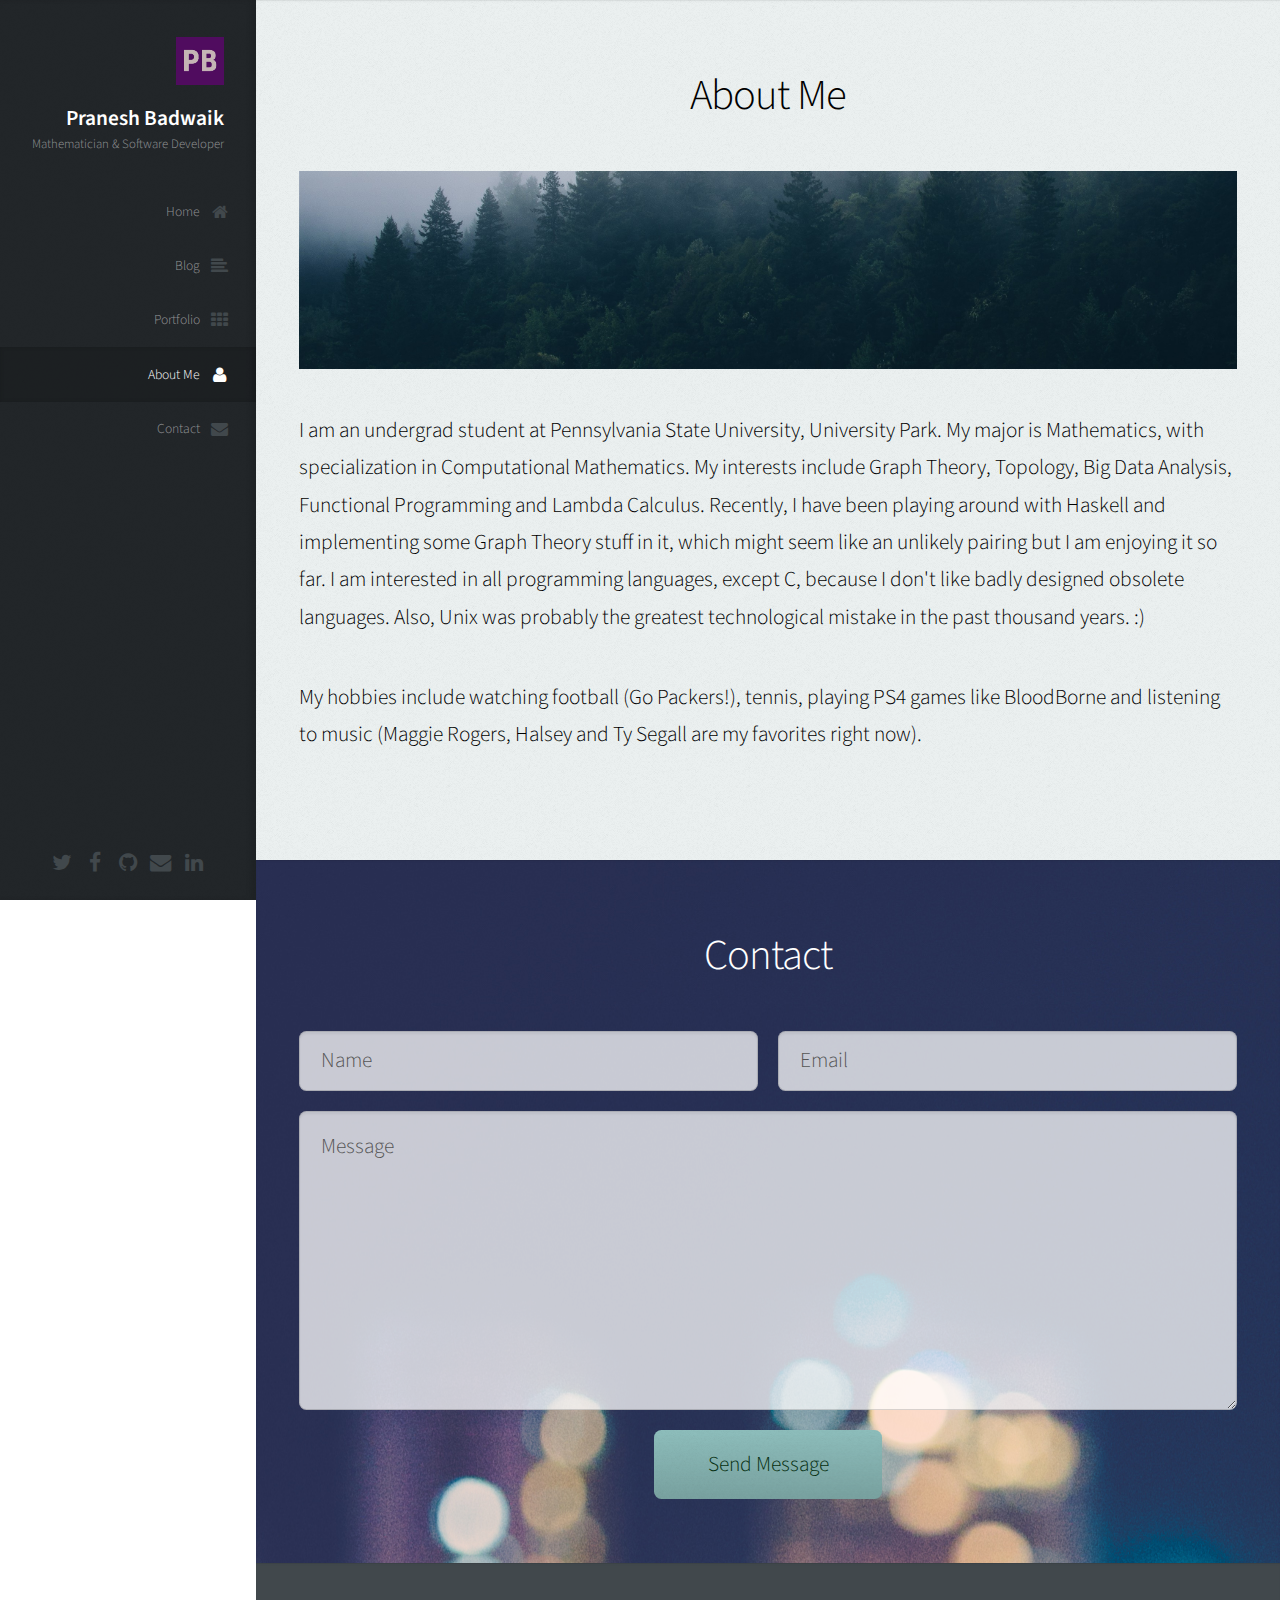
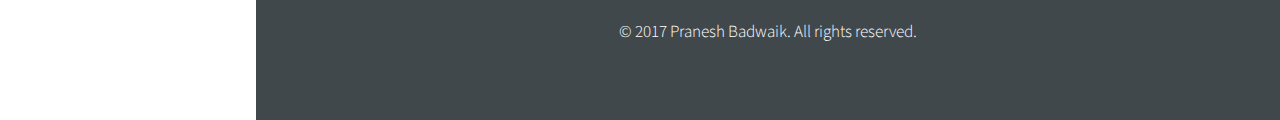
==== about.html @ f750c0b1 "1" ====
<!DOCTYPE HTML>
<!--
	Prologue by HTML5 UP
	html5up.net | @ajlkn
	Free for personal and commercial use under the CCA 3.0 license (html5up.net/license)
-->
<html>

<head>

    <link rel="apple-touch-icon" sizes="76x76" href="/apple-touch-icon.png">
    <link rel="icon" type="image/png" href="/favicon-32x32.png" sizes="32x32">
    <link rel="icon" type="image/png" href="/favicon-16x16.png" sizes="16x16">
    <link rel="manifest" href="/manifest.json">
    <link rel="mask-icon" href="/safari-pinned-tab.svg" color="#5bbad5">
    <meta name="theme-color" content="#ffffff">

    <title>Pranesh Badwaik</title>
    <meta charset="utf-8" />
    <meta name="viewport" content="width=device-width, initial-scale=1" />
    <!--[if lte IE 8]><script src="assets/js/ie/html5shiv.js"></script><![endif]-->
    <link rel="stylesheet" href="assets/css/main.css" />
    <!--[if lte IE 8]><link rel="stylesheet" href="assets/css/ie8.css" /><![endif]-->
    <!--[if lte IE 9]><link rel="stylesheet" href="assets/css/ie9.css" /><![endif]-->
</head>

<body>

    <!-- Header -->
    <div id="header">

        <div class="about">

            <!-- Logo -->
            <div id="logo">
                <span class="image avatar48"><img src="images/avatar.jpg" alt="" /></span>
                <h1 id="title">Pranesh Badwaik</h1>
                <p>Mathematician &amp Software Developer</p>
            </div>

            <!-- Nav -->
            <nav id="nav">
                <!--

								Prologue's nav expects links in one of two formats:

								1. Hash link (scrolls to a different section within the page)

								   <li><a href="#foobar" id="foobar-link" class="icon fa-whatever-icon-you-want skel-layers-ignoreHref"><span class="label">Foobar</span></a></li>

								2. Standard link (sends the user to another page/site)

								   <li><a href="http://foobar.tld" id="foobar-link" class="icon fa-whatever-icon-you-want"><span class="label">Foobar</span></a></li>

							-->
                <ul>
                    <li><a href="index.html" id="top-link" class="skel-layers-ignoreHref"><span class="icon fa-home">Home</span></a></li>
                    <li><a href="blog.html#blog" id="blog-link" class="skel-layers-ignoreHref"><span class="icon fa-align-left">Blog</span></a></li>
                    <li><a href="portfolio.html#portfolio" id="portfolio-link" class="skel-layers-ignoreHref"><span class="icon fa-th">Portfolio</span></a></li>
                    <li><a href="#about" id="about-link" class="skel-layers-ignoreHref"><span class="icon fa-user">About Me</span></a></li>
                    <li><a href="#contact" id="contact-link" class="skel-layers-ignoreHref"><span class="icon fa-envelope">Contact</span></a></li>
                </ul>
            </nav>

        </div>

        <div class="bottom">

            <!-- Social Icons -->
            <ul class="icons">
                <li><a href="https://twitter.com/Lilac_Sky_42" class="icon fa-twitter"><span class="label">Twitter</span></a></li>
                <li><a href="https://www.facebook.com/pranesh007" class="icon fa-facebook"><span class="label">Facebook</span></a></li>
                <li><a href="https://github.com/pranesh-badwaik" class="icon fa-github"><span class="label">Github</span></a></li>
                <li><a href="mailto:badwaik.pranesh@gmail.com" class="icon fa-envelope"><span class="label">Email</span></a></li>
                <li><a href="https://www.linkedin.com/in/praneshbadwaik" class="icon fa-linkedin"><span class="label">LinkedIn</span></a></li>
            </ul>

        </div>

    </div>

    <!-- Main -->
    <div id="main">

        <!-- Intro -->
        <!--
					<section id="top" class="one dark cover">
						<div class="container">

							<header>
								<h2 class="alt"><strong>Hi! I'm Pranesh, Welcome to my personal website.</strong></h2>
							</header>

							<footer>
								<a href="#about" class="button scrolly">About Me.</a>
							</footer>

						</div>
					</section>
                -->

        <!-- About Me -->
        <section id="about" class="three">
            <div class="container">

                <header>
                    <h2>About Me</h2>
                </header>

                <a href="#" class="image featured"><img src="images/about.jpg" alt="" /></a>

                <p align="left" style="color:black;"><strong><b>I am an undergrad student at Pennsylvania State University, University Park. My major is Mathematics, with specialization in Computational Mathematics. My interests include Graph Theory, Topology, Big Data Analysis, Functional Programming and Lambda Calculus. Recently, I have been playing around with Haskell and implementing some Graph Theory stuff in it, which might seem like an unlikely pairing but I am enjoying it so far. I am interested in all programming languages, except C, because I don't like badly designed obsolete languages. Also, Unix was probably the greatest technological mistake in the past thousand years. :)</b></strong></p>

<p align="left" style="color:black;"><strong><b> My hobbies include watching football (Go Packers!), tennis, playing PS4 games like BloodBorne and listening to music (Maggie Rogers, Halsey and Ty Segall are my favorites right now).</b></strong></p>


</div>
</section>

<!-- Contact -->
<section id="contact" class="four">
    <div class="container">

        <header>
            <h2 style="color:#ffffff;">Contact</h2>
</header>

<form method="post" action="https://formspree.io/badwaik.pranesh@gmail.com">
    <div class="row">
        <div class="6u 12u$(mobile)"><input type="text" name="name" placeholder="Name" /></div>
        <div class="6u$ 12u$(mobile)"><input type="text" name="email" placeholder="Email" /></div>
        <div class="12u$">
            <textarea name="message" placeholder="Message"></textarea>
        </div>
        <div class="12u$">
            <input type="submit" value="Send Message" />
        </div>
    </div>
</form>

</div>
</section>

</div>

<!-- Footer -->
<div id="footer">

    <!-- Copyright -->
    <ul class="copyright">
        <li>
            <strong style="color:#ffffff;">&copy; 2017 Pranesh Badwaik. All rights reserved.</strong>
</li>
</ul>

</div>

<!-- Scripts -->
<script src="assets/js/jquery.min.js"></script>
<script src="assets/js/jquery.scrolly.min.js"></script>
<script src="assets/js/jquery.scrollzer.min.js"></script>
<script src="assets/js/skel.min.js"></script>
<script src="assets/js/util.js"></script>
<!--[if lte IE 8]><script src="assets/js/ie/respond.min.js"></script><![endif]-->
<script src="assets/js/main.js"></script>

</body>

</html>
---- assets/css/main.css ----
@import url("font-awesome.min.css");
@import url("https://fonts.googleapis.com/css?family=Source+Sans+Pro:300,300italic,400,600");

/*
	Prologue by HTML5 UP
	html5up.net | @ajlkn
	Free for personal and commercial use under the CCA 3.0 license (html5up.net/license)
*/

/* Reset */

	html, body, div, span, applet, object, iframe, h1, h2, h3, h4, h5, h6, p, blockquote, pre, a, abbr, acronym, address, big, cite, code, del, dfn, em, img, ins, kbd, q, s, samp, small, strike, strong, sub, sup, tt, var, b, u, i, center, dl, dt, dd, ol, ul, li, fieldset, form, label, legend, table, caption, tbody, tfoot, thead, tr, th, td, article, aside, canvas, details, embed, figure, figcaption, footer, header, hgroup, menu, nav, output, ruby, section, summary, time, mark, audio, video {
		margin: 0;
		padding: 0;
		border: 0;
		font-size: 100%;
		font: inherit;
		vertical-align: baseline;
	}

	article, aside, details, figcaption, figure, footer, header, hgroup, menu, nav, section {
		display: block;
	}

	body {
		line-height: 1;
	}

	ol, ul {
		list-style: none;
	}

	blockquote, q {
		quotes: none;
	}

	blockquote:before, blockquote:after, q:before, q:after {
		content: '';
		content: none;
	}

	table {
		border-collapse: collapse;
		border-spacing: 0;
	}

	body {
		-webkit-text-size-adjust: none;
	}

/* Box Model */

	*, *:before, *:after {
		-moz-box-sizing: border-box;
		-webkit-box-sizing: border-box;
		box-sizing: border-box;
	}

/* Containers */

	.container {
		margin-left: auto;
		margin-right: auto;
	}

	.container.\31 25\25 {
		width: 100%;
		max-width: 1750px;
		min-width: 1400px;
	}

	.container.\37 5\25 {
		width: 1050px;
	}

	.container.\35 0\25 {
		width: 700px;
	}

	.container.\32 5\25 {
		width: 350px;
	}

	.container {
		width: 1400px;
	}

	@media screen and (min-width: 961px) and (max-width: 1880px) {

		.container.\31 25\25 {
			width: 100%;
			max-width: 1500px;
			min-width: 1200px;
		}

		.container.\37 5\25 {
			width: 900px;
		}

		.container.\35 0\25 {
			width: 600px;
		}

		.container.\32 5\25 {
			width: 300px;
		}

		.container {
			width: 1200px;
		}

	}

	@media screen and (min-width: 961px) and (max-width: 1620px) {

		.container.\31 25\25 {
			width: 100%;
			max-width: 1200px;
			min-width: 960px;
		}

		.container.\37 5\25 {
			width: 720px;
		}

		.container.\35 0\25 {
			width: 480px;
		}

		.container.\32 5\25 {
			width: 240px;
		}

		.container {
			width: 960px;
		}

	}

	@media screen and (min-width: 961px) and (max-width: 1320px) {

		.container.\31 25\25 {
			width: 100%;
			max-width: 125%;
			min-width: 100%;
		}

		.container.\37 5\25 {
			width: 75%;
		}

		.container.\35 0\25 {
			width: 50%;
		}

		.container.\32 5\25 {
			width: 25%;
		}

		.container {
			width: 100%;
		}

	}

	@media screen and (max-width: 960px) {

		.container.\31 25\25 {
			width: 100%;
			max-width: 125%;
			min-width: 100%;
		}

		.container.\37 5\25 {
			width: 75%;
		}

		.container.\35 0\25 {
			width: 50%;
		}

		.container.\32 5\25 {
			width: 25%;
		}

		.container {
			width: 100%;
		}

	}

	@media screen and (max-width: 736px) {

		.container.\31 25\25 {
			width: 100%;
			max-width: 125%;
			min-width: 100%;
		}

		.container.\37 5\25 {
			width: 75%;
		}

		.container.\35 0\25 {
			width: 50%;
		}

		.container.\32 5\25 {
			width: 25%;
		}

		.container {
			width: 100% !important;
		}

	}

/* Grid */

	.row {
		border-bottom: solid 1px transparent;
		-moz-box-sizing: border-box;
		-webkit-box-sizing: border-box;
		box-sizing: border-box;
	}

	.row > * {
		float: left;
		-moz-box-sizing: border-box;
		-webkit-box-sizing: border-box;
		box-sizing: border-box;
	}

	.row:after, .row:before {
		content: '';
		display: block;
		clear: both;
		height: 0;
	}

	.row.uniform > * > :first-child {
		margin-top: 0;
	}

	.row.uniform > * > :last-child {
		margin-bottom: 0;
	}

	.row.\30 \25 > * {
		padding: 0px 0 0 0px;
	}

	.row.\30 \25 {
		margin: 0px 0 -1px 0px;
	}

	.row.uniform.\30 \25 > * {
		padding: 0px 0 0 0px;
	}

	.row.uniform.\30 \25 {
		margin: 0px 0 -1px 0px;
	}

	.row > * {
		padding: 40px 0 0 40px;
	}

	.row {
		margin: -40px 0 -1px -40px;
	}

	.row.uniform > * {
		padding: 40px 0 0 40px;
	}

	.row.uniform {
		margin: -40px 0 -1px -40px;
	}

	.row.\32 00\25 > * {
		padding: 80px 0 0 80px;
	}

	.row.\32 00\25 {
		margin: -80px 0 -1px -80px;
	}

	.row.uniform.\32 00\25 > * {
		padding: 80px 0 0 80px;
	}

	.row.uniform.\32 00\25 {
		margin: -80px 0 -1px -80px;
	}

	.row.\31 50\25 > * {
		padding: 60px 0 0 60px;
	}

	.row.\31 50\25 {
		margin: -60px 0 -1px -60px;
	}

	.row.uniform.\31 50\25 > * {
		padding: 60px 0 0 60px;
	}

	.row.uniform.\31 50\25 {
		margin: -60px 0 -1px -60px;
	}

	.row.\35 0\25 > * {
		padding: 20px 0 0 20px;
	}

	.row.\35 0\25 {
		margin: -20px 0 -1px -20px;
	}

	.row.uniform.\35 0\25 > * {
		padding: 20px 0 0 20px;
	}

	.row.uniform.\35 0\25 {
		margin: -20px 0 -1px -20px;
	}

	.row.\32 5\25 > * {
		padding: 10px 0 0 10px;
	}

	.row.\32 5\25 {
		margin: -10px 0 -1px -10px;
	}

	.row.uniform.\32 5\25 > * {
		padding: 10px 0 0 10px;
	}

	.row.uniform.\32 5\25 {
		margin: -10px 0 -1px -10px;
	}

	.\31 2u, .\31 2u\24 {
		width: 100%;
		clear: none;
		margin-left: 0;
	}

	.\31 1u, .\31 1u\24 {
		width: 91.6666666667%;
		clear: none;
		margin-left: 0;
	}

	.\31 0u, .\31 0u\24 {
		width: 83.3333333333%;
		clear: none;
		margin-left: 0;
	}

	.\39 u, .\39 u\24 {
		width: 75%;
		clear: none;
		margin-left: 0;
	}

	.\38 u, .\38 u\24 {
		width: 66.6666666667%;
		clear: none;
		margin-left: 0;
	}

	.\37 u, .\37 u\24 {
		width: 58.3333333333%;
		clear: none;
		margin-left: 0;
	}

	.\36 u, .\36 u\24 {
		width: 50%;
		clear: none;
		margin-left: 0;
	}

	.\35 u, .\35 u\24 {
		width: 41.6666666667%;
		clear: none;
		margin-left: 0;
	}

	.\34 u, .\34 u\24 {
		width: 33.3333333333%;
		clear: none;
		margin-left: 0;
	}

	.\33 u, .\33 u\24 {
		width: 25%;
		clear: none;
		margin-left: 0;
	}

	.\32 u, .\32 u\24 {
		width: 16.6666666667%;
		clear: none;
		margin-left: 0;
	}

	.\31 u, .\31 u\24 {
		width: 8.3333333333%;
		clear: none;
		margin-left: 0;
	}

	.\31 2u\24 + *,
	.\31 1u\24 + *,
	.\31 0u\24 + *,
	.\39 u\24 + *,
	.\38 u\24 + *,
	.\37 u\24 + *,
	.\36 u\24 + *,
	.\35 u\24 + *,
	.\34 u\24 + *,
	.\33 u\24 + *,
	.\32 u\24 + *,
	.\31 u\24 + * {
		clear: left;
	}

	.\-11u {
		margin-left: 91.66667%;
	}

	.\-10u {
		margin-left: 83.33333%;
	}

	.\-9u {
		margin-left: 75%;
	}

	.\-8u {
		margin-left: 66.66667%;
	}

	.\-7u {
		margin-left: 58.33333%;
	}

	.\-6u {
		margin-left: 50%;
	}

	.\-5u {
		margin-left: 41.66667%;
	}

	.\-4u {
		margin-left: 33.33333%;
	}

	.\-3u {
		margin-left: 25%;
	}

	.\-2u {
		margin-left: 16.66667%;
	}

	.\-1u {
		margin-left: 8.33333%;
	}

	@media screen and (min-width: 961px) and (max-width: 1880px) {

		.row > * {
			padding: 40px 0 0 40px;
		}

		.row {
			margin: -40px 0 -1px -40px;
		}

		.row.uniform > * {
			padding: 40px 0 0 40px;
		}

		.row.uniform {
			margin: -40px 0 -1px -40px;
		}

		.row.\32 00\25 > * {
			padding: 80px 0 0 80px;
		}

		.row.\32 00\25 {
			margin: -80px 0 -1px -80px;
		}

		.row.uniform.\32 00\25 > * {
			padding: 80px 0 0 80px;
		}

		.row.uniform.\32 00\25 {
			margin: -80px 0 -1px -80px;
		}

		.row.\31 50\25 > * {
			padding: 60px 0 0 60px;
		}

		.row.\31 50\25 {
			margin: -60px 0 -1px -60px;
		}

		.row.uniform.\31 50\25 > * {
			padding: 60px 0 0 60px;
		}

		.row.uniform.\31 50\25 {
			margin: -60px 0 -1px -60px;
		}

		.row.\35 0\25 > * {
			padding: 20px 0 0 20px;
		}

		.row.\35 0\25 {
			margin: -20px 0 -1px -20px;
		}

		.row.uniform.\35 0\25 > * {
			padding: 20px 0 0 20px;
		}

		.row.uniform.\35 0\25 {
			margin: -20px 0 -1px -20px;
		}

		.row.\32 5\25 > * {
			padding: 10px 0 0 10px;
		}

		.row.\32 5\25 {
			margin: -10px 0 -1px -10px;
		}

		.row.uniform.\32 5\25 > * {
			padding: 10px 0 0 10px;
		}

		.row.uniform.\32 5\25 {
			margin: -10px 0 -1px -10px;
		}

		.\31 2u\28wide\29, .\31 2u\24\28wide\29 {
			width: 100%;
			clear: none;
			margin-left: 0;
		}

		.\31 1u\28wide\29, .\31 1u\24\28wide\29 {
			width: 91.6666666667%;
			clear: none;
			margin-left: 0;
		}

		.\31 0u\28wide\29, .\31 0u\24\28wide\29 {
			width: 83.3333333333%;
			clear: none;
			margin-left: 0;
		}

		.\39 u\28wide\29, .\39 u\24\28wide\29 {
			width: 75%;
			clear: none;
			margin-left: 0;
		}

		.\38 u\28wide\29, .\38 u\24\28wide\29 {
			width: 66.6666666667%;
			clear: none;
			margin-left: 0;
		}

		.\37 u\28wide\29, .\37 u\24\28wide\29 {
			width: 58.3333333333%;
			clear: none;
			margin-left: 0;
		}

		.\36 u\28wide\29, .\36 u\24\28wide\29 {
			width: 50%;
			clear: none;
			margin-left: 0;
		}

		.\35 u\28wide\29, .\35 u\24\28wide\29 {
			width: 41.6666666667%;
			clear: none;
			margin-left: 0;
		}

		.\34 u\28wide\29, .\34 u\24\28wide\29 {
			width: 33.3333333333%;
			clear: none;
			margin-left: 0;
		}

		.\33 u\28wide\29, .\33 u\24\28wide\29 {
			width: 25%;
			clear: none;
			margin-left: 0;
		}

		.\32 u\28wide\29, .\32 u\24\28wide\29 {
			width: 16.6666666667%;
			clear: none;
			margin-left: 0;
		}

		.\31 u\28wide\29, .\31 u\24\28wide\29 {
			width: 8.3333333333%;
			clear: none;
			margin-left: 0;
		}

		.\31 2u\24\28wide\29 + *,
		.\31 1u\24\28wide\29 + *,
		.\31 0u\24\28wide\29 + *,
		.\39 u\24\28wide\29 + *,
		.\38 u\24\28wide\29 + *,
		.\37 u\24\28wide\29 + *,
		.\36 u\24\28wide\29 + *,
		.\35 u\24\28wide\29 + *,
		.\34 u\24\28wide\29 + *,
		.\33 u\24\28wide\29 + *,
		.\32 u\24\28wide\29 + *,
		.\31 u\24\28wide\29 + * {
			clear: left;
		}

		.\-11u\28wide\29 {
			margin-left: 91.66667%;
		}

		.\-10u\28wide\29 {
			margin-left: 83.33333%;
		}

		.\-9u\28wide\29 {
			margin-left: 75%;
		}

		.\-8u\28wide\29 {
			margin-left: 66.66667%;
		}

		.\-7u\28wide\29 {
			margin-left: 58.33333%;
		}

		.\-6u\28wide\29 {
			margin-left: 50%;
		}

		.\-5u\28wide\29 {
			margin-left: 41.66667%;
		}

		.\-4u\28wide\29 {
			margin-left: 33.33333%;
		}

		.\-3u\28wide\29 {
			margin-left: 25%;
		}

		.\-2u\28wide\29 {
			margin-left: 16.66667%;
		}

		.\-1u\28wide\29 {
			margin-left: 8.33333%;
		}

	}

	@media screen and (min-width: 961px) and (max-width: 1620px) {

		.row > * {
			padding: 40px 0 0 40px;
		}

		.row {
			margin: -40px 0 -1px -40px;
		}

		.row.uniform > * {
			padding: 40px 0 0 40px;
		}

		.row.uniform {
			margin: -40px 0 -1px -40px;
		}

		.row.\32 00\25 > * {
			padding: 80px 0 0 80px;
		}

		.row.\32 00\25 {
			margin: -80px 0 -1px -80px;
		}

		.row.uniform.\32 00\25 > * {
			padding: 80px 0 0 80px;
		}

		.row.uniform.\32 00\25 {
			margin: -80px 0 -1px -80px;
		}

		.row.\31 50\25 > * {
			padding: 60px 0 0 60px;
		}

		.row.\31 50\25 {
			margin: -60px 0 -1px -60px;
		}

		.row.uniform.\31 50\25 > * {
			padding: 60px 0 0 60px;
		}

		.row.uniform.\31 50\25 {
			margin: -60px 0 -1px -60px;
		}

		.row.\35 0\25 > * {
			padding: 20px 0 0 20px;
		}

		.row.\35 0\25 {
			margin: -20px 0 -1px -20px;
		}

		.row.uniform.\35 0\25 > * {
			padding: 20px 0 0 20px;
		}

		.row.uniform.\35 0\25 {
			margin: -20px 0 -1px -20px;
		}

		.row.\32 5\25 > * {
			padding: 10px 0 0 10px;
		}

		.row.\32 5\25 {
			margin: -10px 0 -1px -10px;
		}

		.row.uniform.\32 5\25 > * {
			padding: 10px 0 0 10px;
		}

		.row.uniform.\32 5\25 {
			margin: -10px 0 -1px -10px;
		}

		.\31 2u\28normal\29, .\31 2u\24\28normal\29 {
			width: 100%;
			clear: none;
			margin-left: 0;
		}

		.\31 1u\28normal\29, .\31 1u\24\28normal\29 {
			width: 91.6666666667%;
			clear: none;
			margin-left: 0;
		}

		.\31 0u\28normal\29, .\31 0u\24\28normal\29 {
			width: 83.3333333333%;
			clear: none;
			margin-left: 0;
		}

		.\39 u\28normal\29, .\39 u\24\28normal\29 {
			width: 75%;
			clear: none;
			margin-left: 0;
		}

		.\38 u\28normal\29, .\38 u\24\28normal\29 {
			width: 66.6666666667%;
			clear: none;
			margin-left: 0;
		}

		.\37 u\28normal\29, .\37 u\24\28normal\29 {
			width: 58.3333333333%;
			clear: none;
			margin-left: 0;
		}

		.\36 u\28normal\29, .\36 u\24\28normal\29 {
			width: 50%;
			clear: none;
			margin-left: 0;
		}

		.\35 u\28normal\29, .\35 u\24\28normal\29 {
			width: 41.6666666667%;
			clear: none;
			margin-left: 0;
		}

		.\34 u\28normal\29, .\34 u\24\28normal\29 {
			width: 33.3333333333%;
			clear: none;
			margin-left: 0;
		}

		.\33 u\28normal\29, .\33 u\24\28normal\29 {
			width: 25%;
			clear: none;
			margin-left: 0;
		}

		.\32 u\28normal\29, .\32 u\24\28normal\29 {
			width: 16.6666666667%;
			clear: none;
			margin-left: 0;
		}

		.\31 u\28normal\29, .\31 u\24\28normal\29 {
			width: 8.3333333333%;
			clear: none;
			margin-left: 0;
		}

		.\31 2u\24\28normal\29 + *,
		.\31 1u\24\28normal\29 + *,
		.\31 0u\24\28normal\29 + *,
		.\39 u\24\28normal\29 + *,
		.\38 u\24\28normal\29 + *,
		.\37 u\24\28normal\29 + *,
		.\36 u\24\28normal\29 + *,
		.\35 u\24\28normal\29 + *,
		.\34 u\24\28normal\29 + *,
		.\33 u\24\28normal\29 + *,
		.\32 u\24\28normal\29 + *,
		.\31 u\24\28normal\29 + * {
			clear: left;
		}

		.\-11u\28normal\29 {
			margin-left: 91.66667%;
		}

		.\-10u\28normal\29 {
			margin-left: 83.33333%;
		}

		.\-9u\28normal\29 {
			margin-left: 75%;
		}

		.\-8u\28normal\29 {
			margin-left: 66.66667%;
		}

		.\-7u\28normal\29 {
			margin-left: 58.33333%;
		}

		.\-6u\28normal\29 {
			margin-left: 50%;
		}

		.\-5u\28normal\29 {
			margin-left: 41.66667%;
		}

		.\-4u\28normal\29 {
			margin-left: 33.33333%;
		}

		.\-3u\28normal\29 {
			margin-left: 25%;
		}

		.\-2u\28normal\29 {
			margin-left: 16.66667%;
		}

		.\-1u\28normal\29 {
			margin-left: 8.33333%;
		}

	}

	@media screen and (min-width: 961px) and (max-width: 1320px) {

		.row > * {
			padding: 20px 0 0 20px;
		}

		.row {
			margin: -20px 0 -1px -20px;
		}

		.row.uniform > * {
			padding: 20px 0 0 20px;
		}

		.row.uniform {
			margin: -20px 0 -1px -20px;
		}

		.row.\32 00\25 > * {
			padding: 40px 0 0 40px;
		}

		.row.\32 00\25 {
			margin: -40px 0 -1px -40px;
		}

		.row.uniform.\32 00\25 > * {
			padding: 40px 0 0 40px;
		}

		.row.uniform.\32 00\25 {
			margin: -40px 0 -1px -40px;
		}

		.row.\31 50\25 > * {
			padding: 30px 0 0 30px;
		}

		.row.\31 50\25 {
			margin: -30px 0 -1px -30px;
		}

		.row.uniform.\31 50\25 > * {
			padding: 30px 0 0 30px;
		}

		.row.uniform.\31 50\25 {
			margin: -30px 0 -1px -30px;
		}

		.row.\35 0\25 > * {
			padding: 10px 0 0 10px;
		}

		.row.\35 0\25 {
			margin: -10px 0 -1px -10px;
		}

		.row.uniform.\35 0\25 > * {
			padding: 10px 0 0 10px;
		}

		.row.uniform.\35 0\25 {
			margin: -10px 0 -1px -10px;
		}

		.row.\32 5\25 > * {
			padding: 5px 0 0 5px;
		}

		.row.\32 5\25 {
			margin: -5px 0 -1px -5px;
		}

		.row.uniform.\32 5\25 > * {
			padding: 5px 0 0 5px;
		}

		.row.uniform.\32 5\25 {
			margin: -5px 0 -1px -5px;
		}

		.\31 2u\28narrow\29, .\31 2u\24\28narrow\29 {
			width: 100%;
			clear: none;
			margin-left: 0;
		}

		.\31 1u\28narrow\29, .\31 1u\24\28narrow\29 {
			width: 91.6666666667%;
			clear: none;
			margin-left: 0;
		}

		.\31 0u\28narrow\29, .\31 0u\24\28narrow\29 {
			width: 83.3333333333%;
			clear: none;
			margin-left: 0;
		}

		.\39 u\28narrow\29, .\39 u\24\28narrow\29 {
			width: 75%;
			clear: none;
			margin-left: 0;
		}

		.\38 u\28narrow\29, .\38 u\24\28narrow\29 {
			width: 66.6666666667%;
			clear: none;
			margin-left: 0;
		}

		.\37 u\28narrow\29, .\37 u\24\28narrow\29 {
			width: 58.3333333333%;
			clear: none;
			margin-left: 0;
		}

		.\36 u\28narrow\29, .\36 u\24\28narrow\29 {
			width: 50%;
			clear: none;
			margin-left: 0;
		}

		.\35 u\28narrow\29, .\35 u\24\28narrow\29 {
			width: 41.6666666667%;
			clear: none;
			margin-left: 0;
		}

		.\34 u\28narrow\29, .\34 u\24\28narrow\29 {
			width: 33.3333333333%;
			clear: none;
			margin-left: 0;
		}

		.\33 u\28narrow\29, .\33 u\24\28narrow\29 {
			width: 25%;
			clear: none;
			margin-left: 0;
		}

		.\32 u\28narrow\29, .\32 u\24\28narrow\29 {
			width: 16.6666666667%;
			clear: none;
			margin-left: 0;
		}

		.\31 u\28narrow\29, .\31 u\24\28narrow\29 {
			width: 8.3333333333%;
			clear: none;
			margin-left: 0;
		}

		.\31 2u\24\28narrow\29 + *,
		.\31 1u\24\28narrow\29 + *,
		.\31 0u\24\28narrow\29 + *,
		.\39 u\24\28narrow\29 + *,
		.\38 u\24\28narrow\29 + *,
		.\37 u\24\28narrow\29 + *,
		.\36 u\24\28narrow\29 + *,
		.\35 u\24\28narrow\29 + *,
		.\34 u\24\28narrow\29 + *,
		.\33 u\24\28narrow\29 + *,
		.\32 u\24\28narrow\29 + *,
		.\31 u\24\28narrow\29 + * {
			clear: left;
		}

		.\-11u\28narrow\29 {
			margin-left: 91.66667%;
		}

		.\-10u\28narrow\29 {
			margin-left: 83.33333%;
		}

		.\-9u\28narrow\29 {
			margin-left: 75%;
		}

		.\-8u\28narrow\29 {
			margin-left: 66.66667%;
		}

		.\-7u\28narrow\29 {
			margin-left: 58.33333%;
		}

		.\-6u\28narrow\29 {
			margin-left: 50%;
		}

		.\-5u\28narrow\29 {
			margin-left: 41.66667%;
		}

		.\-4u\28narrow\29 {
			margin-left: 33.33333%;
		}

		.\-3u\28narrow\29 {
			margin-left: 25%;
		}

		.\-2u\28narrow\29 {
			margin-left: 16.66667%;
		}

		.\-1u\28narrow\29 {
			margin-left: 8.33333%;
		}

	}

	@media screen and (max-width: 960px) {

		.row > * {
			padding: 20px 0 0 20px;
		}

		.row {
			margin: -20px 0 -1px -20px;
		}

		.row.uniform > * {
			padding: 20px 0 0 20px;
		}

		.row.uniform {
			margin: -20px 0 -1px -20px;
		}

		.row.\32 00\25 > * {
			padding: 40px 0 0 40px;
		}

		.row.\32 00\25 {
			margin: -40px 0 -1px -40px;
		}

		.row.uniform.\32 00\25 > * {
			padding: 40px 0 0 40px;
		}

		.row.uniform.\32 00\25 {
			margin: -40px 0 -1px -40px;
		}

		.row.\31 50\25 > * {
			padding: 30px 0 0 30px;
		}

		.row.\31 50\25 {
			margin: -30px 0 -1px -30px;
		}

		.row.uniform.\31 50\25 > * {
			padding: 30px 0 0 30px;
		}

		.row.uniform.\31 50\25 {
			margin: -30px 0 -1px -30px;
		}

		.row.\35 0\25 > * {
			padding: 10px 0 0 10px;
		}

		.row.\35 0\25 {
			margin: -10px 0 -1px -10px;
		}

		.row.uniform.\35 0\25 > * {
			padding: 10px 0 0 10px;
		}

		.row.uniform.\35 0\25 {
			margin: -10px 0 -1px -10px;
		}

		.row.\32 5\25 > * {
			padding: 5px 0 0 5px;
		}

		.row.\32 5\25 {
			margin: -5px 0 -1px -5px;
		}

		.row.uniform.\32 5\25 > * {
			padding: 5px 0 0 5px;
		}

		.row.uniform.\32 5\25 {
			margin: -5px 0 -1px -5px;
		}

		.\31 2u\28narrower\29, .\31 2u\24\28narrower\29 {
			width: 100%;
			clear: none;
			margin-left: 0;
		}

		.\31 1u\28narrower\29, .\31 1u\24\28narrower\29 {
			width: 91.6666666667%;
			clear: none;
			margin-left: 0;
		}

		.\31 0u\28narrower\29, .\31 0u\24\28narrower\29 {
			width: 83.3333333333%;
			clear: none;
			margin-left: 0;
		}

		.\39 u\28narrower\29, .\39 u\24\28narrower\29 {
			width: 75%;
			clear: none;
			margin-left: 0;
		}

		.\38 u\28narrower\29, .\38 u\24\28narrower\29 {
			width: 66.6666666667%;
			clear: none;
			margin-left: 0;
		}

		.\37 u\28narrower\29, .\37 u\24\28narrower\29 {
			width: 58.3333333333%;
			clear: none;
			margin-left: 0;
		}

		.\36 u\28narrower\29, .\36 u\24\28narrower\29 {
			width: 50%;
			clear: none;
			margin-left: 0;
		}

		.\35 u\28narrower\29, .\35 u\24\28narrower\29 {
			width: 41.6666666667%;
			clear: none;
			margin-left: 0;
		}

		.\34 u\28narrower\29, .\34 u\24\28narrower\29 {
			width: 33.3333333333%;
			clear: none;
			margin-left: 0;
		}

		.\33 u\28narrower\29, .\33 u\24\28narrower\29 {
			width: 25%;
			clear: none;
			margin-left: 0;
		}

		.\32 u\28narrower\29, .\32 u\24\28narrower\29 {
			width: 16.6666666667%;
			clear: none;
			margin-left: 0;
		}

		.\31 u\28narrower\29, .\31 u\24\28narrower\29 {
			width: 8.3333333333%;
			clear: none;
			margin-left: 0;
		}

		.\31 2u\24\28narrower\29 + *,
		.\31 1u\24\28narrower\29 + *,
		.\31 0u\24\28narrower\29 + *,
		.\39 u\24\28narrower\29 + *,
		.\38 u\24\28narrower\29 + *,
		.\37 u\24\28narrower\29 + *,
		.\36 u\24\28narrower\29 + *,
		.\35 u\24\28narrower\29 + *,
		.\34 u\24\28narrower\29 + *,
		.\33 u\24\28narrower\29 + *,
		.\32 u\24\28narrower\29 + *,
		.\31 u\24\28narrower\29 + * {
			clear: left;
		}

		.\-11u\28narrower\29 {
			margin-left: 91.66667%;
		}

		.\-10u\28narrower\29 {
			margin-left: 83.33333%;
		}

		.\-9u\28narrower\29 {
			margin-left: 75%;
		}

		.\-8u\28narrower\29 {
			margin-left: 66.66667%;
		}

		.\-7u\28narrower\29 {
			margin-left: 58.33333%;
		}

		.\-6u\28narrower\29 {
			margin-left: 50%;
		}

		.\-5u\28narrower\29 {
			margin-left: 41.66667%;
		}

		.\-4u\28narrower\29 {
			margin-left: 33.33333%;
		}

		.\-3u\28narrower\29 {
			margin-left: 25%;
		}

		.\-2u\28narrower\29 {
			margin-left: 16.66667%;
		}

		.\-1u\28narrower\29 {
			margin-left: 8.33333%;
		}

	}

	@media screen and (max-width: 736px) {

		.row > * {
			padding: 20px 0 0 20px;
		}

		.row {
			margin: -20px 0 -1px -20px;
		}

		.row.uniform > * {
			padding: 20px 0 0 20px;
		}

		.row.uniform {
			margin: -20px 0 -1px -20px;
		}

		.row.\32 00\25 > * {
			padding: 40px 0 0 40px;
		}

		.row.\32 00\25 {
			margin: -40px 0 -1px -40px;
		}

		.row.uniform.\32 00\25 > * {
			padding: 40px 0 0 40px;
		}

		.row.uniform.\32 00\25 {
			margin: -40px 0 -1px -40px;
		}

		.row.\31 50\25 > * {
			padding: 30px 0 0 30px;
		}

		.row.\31 50\25 {
			margin: -30px 0 -1px -30px;
		}

		.row.uniform.\31 50\25 > * {
			padding: 30px 0 0 30px;
		}

		.row.uniform.\31 50\25 {
			margin: -30px 0 -1px -30px;
		}

		.row.\35 0\25 > * {
			padding: 10px 0 0 10px;
		}

		.row.\35 0\25 {
			margin: -10px 0 -1px -10px;
		}

		.row.uniform.\35 0\25 > * {
			padding: 10px 0 0 10px;
		}

		.row.uniform.\35 0\25 {
			margin: -10px 0 -1px -10px;
		}

		.row.\32 5\25 > * {
			padding: 5px 0 0 5px;
		}

		.row.\32 5\25 {
			margin: -5px 0 -1px -5px;
		}

		.row.uniform.\32 5\25 > * {
			padding: 5px 0 0 5px;
		}

		.row.uniform.\32 5\25 {
			margin: -5px 0 -1px -5px;
		}

		.\31 2u\28mobile\29, .\31 2u\24\28mobile\29 {
			width: 100%;
			clear: none;
			margin-left: 0;
		}

		.\31 1u\28mobile\29, .\31 1u\24\28mobile\29 {
			width: 91.6666666667%;
			clear: none;
			margin-left: 0;
		}

		.\31 0u\28mobile\29, .\31 0u\24\28mobile\29 {
			width: 83.3333333333%;
			clear: none;
			margin-left: 0;
		}

		.\39 u\28mobile\29, .\39 u\24\28mobile\29 {
			width: 75%;
			clear: none;
			margin-left: 0;
		}

		.\38 u\28mobile\29, .\38 u\24\28mobile\29 {
			width: 66.6666666667%;
			clear: none;
			margin-left: 0;
		}

		.\37 u\28mobile\29, .\37 u\24\28mobile\29 {
			width: 58.3333333333%;
			clear: none;
			margin-left: 0;
		}

		.\36 u\28mobile\29, .\36 u\24\28mobile\29 {
			width: 50%;
			clear: none;
			margin-left: 0;
		}

		.\35 u\28mobile\29, .\35 u\24\28mobile\29 {
			width: 41.6666666667%;
			clear: none;
			margin-left: 0;
		}

		.\34 u\28mobile\29, .\34 u\24\28mobile\29 {
			width: 33.3333333333%;
			clear: none;
			margin-left: 0;
		}

		.\33 u\28mobile\29, .\33 u\24\28mobile\29 {
			width: 25%;
			clear: none;
			margin-left: 0;
		}

		.\32 u\28mobile\29, .\32 u\24\28mobile\29 {
			width: 16.6666666667%;
			clear: none;
			margin-left: 0;
		}

		.\31 u\28mobile\29, .\31 u\24\28mobile\29 {
			width: 8.3333333333%;
			clear: none;
			margin-left: 0;
		}

		.\31 2u\24\28mobile\29 + *,
		.\31 1u\24\28mobile\29 + *,
		.\31 0u\24\28mobile\29 + *,
		.\39 u\24\28mobile\29 + *,
		.\38 u\24\28mobile\29 + *,
		.\37 u\24\28mobile\29 + *,
		.\36 u\24\28mobile\29 + *,
		.\35 u\24\28mobile\29 + *,
		.\34 u\24\28mobile\29 + *,
		.\33 u\24\28mobile\29 + *,
		.\32 u\24\28mobile\29 + *,
		.\31 u\24\28mobile\29 + * {
			clear: left;
		}

		.\-11u\28mobile\29 {
			margin-left: 91.66667%;
		}

		.\-10u\28mobile\29 {
			margin-left: 83.33333%;
		}

		.\-9u\28mobile\29 {
			margin-left: 75%;
		}

		.\-8u\28mobile\29 {
			margin-left: 66.66667%;
		}

		.\-7u\28mobile\29 {
			margin-left: 58.33333%;
		}

		.\-6u\28mobile\29 {
			margin-left: 50%;
		}

		.\-5u\28mobile\29 {
			margin-left: 41.66667%;
		}

		.\-4u\28mobile\29 {
			margin-left: 33.33333%;
		}

		.\-3u\28mobile\29 {
			margin-left: 25%;
		}

		.\-2u\28mobile\29 {
			margin-left: 16.66667%;
		}

		.\-1u\28mobile\29 {
			margin-left: 8.33333%;
		}

	}

/* Basic */

	body {
		background: #fff;
		font-family: 'Source Sans Pro', sans-serif;
		font-size: 19pt;
		font-weight: 300;
		line-height: 1.75em;
		color:black;
	}

		body.is-loading * {
			-moz-transition: none !important;
			-webkit-transition: none !important;
			-ms-transition: none !important;
			transition: none !important;
			-moz-animation: none !important;
			-webkit-animation: none !important;
			-ms-animation: none !important;
			animation: none !important;
		}

	input, textarea, select {
		font-family: 'Source Sans Pro', sans-serif;
		font-size: 19pt;
		font-weight: 300;
		line-height: 1.75em;
		color: black;
	}

	h1, h2, h3, h4, h5, h6 {
		font-weight: 300;
		color: black;
		line-height: 1.5em;
	}

	h1 a, h2 a, h3 a, h4 a, h5 a, h6 a {
		color: inherit;
		text-decoration: none;
	}

		h1 a strong, h2 a strong, h3 a strong, h4 a strong, h5 a strong, h6 a strong {
			color: black;
		}

	h2 {
		font-size: 2em;
		letter-spacing: -1px;
	}

		h2.alt {
			color: black;
		}

			h2.alt strong {
				color: black;
			}

	h3 {
		font-size: 1.5em;
	}

	header {
		margin: 0 0 2em 0;
	}

		header > p {
			margin: 1em 0 0 0;
		}

	footer {
		margin: 2em 0 0 0;
	}

	strong, b {
		font-weight: 300;
		color: black;
	}

	em, i {
		font-style: italic;
	}

	a {
		text-decoration: none;
		color: inherit;
		border-bottom: dotted 1px rgba(128, 128, 128, 0.5);
		-moz-transition: color 0.35s ease-in-out, border-bottom-color 0.35s ease-in-out;
		-webkit-transition: color 0.35s ease-in-out, border-bottom-color 0.35s ease-in-out;
		-ms-transition: color 0.35s ease-in-out, border-bottom-color 0.35s ease-in-out;
		transition: color 0.35s ease-in-out, border-bottom-color 0.35s ease-in-out;
		outline: 0;
	}

		a:hover {
			color: #4d1e76;
			border-bottom-color: rgba(255, 255, 255, 0);
		}

	sub {
		position: relative;
		top: 0.5em;
		font-size: 0.8em;
	}

	sup {
		position: relative;
		top: -0.5em;
		font-size: 0.8em;
	}

	hr {
		border: 0;
		border-top: solid 1px #444;
	}

	blockquote {
		border-left: solid 0.5em #444;
		padding: 1em 0 1em 2em;
		font-style: italic;
	}

	p, ul, ol, dl, table {
		margin-bottom: 2em;
	}

	br.clear {
		clear: both;
	}

/* Sections/Article */

	section, article {
		margin-bottom: 3em;
	}

		section > :last-child,
		section > .container, section:last-child, article > :last-child,
		article > .container, article:last-child {
			margin-bottom: 0;
		}

		.row > section, .row > article {
			margin-bottom: 0;
		}

/* Image */

	.image {
		display: inline-block;
		border: 0;
	}

		.image img {
			display: block;
			width: 100%;
		}

		.image.avatar48 {
			width: 48px;
			height: 48px;
			background: #f00;
		}

			.image.avatar48 img {
				width: 48px;
				height: 48px;
			}

		.image.fit {
			display: block;
			width: 100%;
		}

		.image.featured {
			display: block;
			width: 100%;
			margin: 0 0 2em 0;
		}

		.image.left {
			float: left;
			margin: 0 2em 2em 0;
		}

		.image.centered {
			display: block;
			margin: 0 0 2em 0;
		}

			.image.centered img {
				margin: 0 auto;
				width: auto;
			}

/* List */

	ul.default {
		list-style: disc;
		padding-left: 1em;
	}

		ul.default li {
			padding-left: 0.5em;
		}

	ul.icons {
		cursor: default;
	}

		ul.icons li {
			display: inline-block;
		}

		ul.icons a {
			display: inline-block;
			width: 2em;
			height: 2em;
			line-height: 2em;
			text-align: center;
			border: 0;
		}

	ol.default {
		list-style: decimal;
		padding-left: 1.25em;
	}

		ol.default li {
			padding-left: 0.25em;
		}

/* Form */

	form label {
		display: block;
		text-align: left;
		margin-bottom: 0.5em;
	}

	form input[type="text"],
	form input[type="email"],
	form input[type="password"],
	form select,
	form textarea {
		position: relative;
		-webkit-appearance: none;
		display: block;
		border: 0;
		outline: 0;
		background: #fff;
		background: rgba(255, 255, 255, 0.75);
		width: 100%;
		border-radius: 0.35em;
		padding: 0.75em 1em 0.75em 1em;
		box-shadow: inset 0 0.1em 0.1em 0 rgba(0, 0, 0, 0.05);
		border: solid 1px rgba(0, 0, 0, 0.15);
		-moz-transition: all 0.35s ease-in-out;
		-webkit-transition: all 0.35s ease-in-out;
		-ms-transition: all 0.35s ease-in-out;
		transition: all 0.35s ease-in-out;
	}

		form input[type="text"]:focus,
		form input[type="email"]:focus,
		form input[type="password"]:focus,
		form select:focus,
		form textarea:focus {
			box-shadow: 0 0 2px 1px #8ebebc;
			background: #fff;
		}

	form input[type="text"],
	form input[type="email"],
	form input[type="password"],
	form select {
		line-height: 1.25em;
	}

	form textarea {
		min-height: 14em;
	}

	form .formerize-placeholder {
		color: #555 !important;
	}

	form ::-webkit-input-placeholder {
		color: #555 !important;
	}

	form :-moz-placeholder {
		color: #555 !important;
	}

	form ::-moz-placeholder {
		color: #555 !important;
	}

	form :-ms-input-placeholder {
		color: #555 !important;
	}

	form ::-moz-focus-inner {
		border: 0;
	}

/* Table */

	table {
		width: 100%;
	}

		table.default {
			width: 100%;
			text-align: left;
		}

			table.default tbody tr:nth-child(2n+2) {
				background: #f4f4f4;
			}

			table.default td {
				padding: 0.5em 1em 0.5em 1em;
			}

			table.default th {
				text-align: left;
				padding: 0.5em 1em 0.5em 1em;
				color: #fff;
				background: #222729 url("images/overlay.png");
			}

			table.default thead {
				background: #444;
				color: #fff;
			}

			table.default tfoot {
				background: #eee;
			}

/* Button */

	input[type="button"],
	input[type="submit"],
	input[type="reset"],
	button,
	.button {
		position: relative;
		display: inline-block;
		border-radius: 0.35em;
		color: #052E0F !important;
		text-decoration: none;
		padding: 0.75em 2.5em 0.75em 2.5em;
		background-color: #8ebebc;
		border: 0;
		cursor: pointer;
		background-image: -moz-linear-gradient(top, rgba(0, 0, 0, 0), rgba(0, 0, 0, 0.15)), url("images/overlay.png");
		background-image: -webkit-linear-gradient(top, rgba(0, 0, 0, 0), rgba(0, 0, 0, 0.15)), url("images/overlay.png");
		background-image: -ms-linear-gradient(top, rgba(0, 0, 0, 0), rgba(0, 0, 0, 0.15)), url("images/overlay.png");
		background-image: linear-gradient(top, rgba(0, 0, 0, 0), rgba(0, 0, 0, 0.15)), url("images/overlay.png");
		-moz-transition: background-color 0.35s ease-in-out;
		-webkit-transition: background-color 0.35s ease-in-out;
		-ms-transition: background-color 0.35s ease-in-out;
		transition: background-color 0.35s ease-in-out;
	}

		input[type="button"]:hover,
		input[type="submit"]:hover,
		input[type="reset"]:hover,
		button:hover,
		.button:hover {
			background-color: #9ececc;
		}

		input[type="button"]:active,
		input[type="submit"]:active,
		input[type="reset"]:active,
		button:active,
		.button:active {
			background-color: #7eaeac;
		}

/* Item */

	.item {
		box-shadow: 0 0.05em 0.15em 0 rgba(0, 0, 0, 0.05);
		margin-bottom: 40px;
	}

		.item header {
			background: #fff;
			margin: 0;
			padding: 1em 0 1em 0;
			font-size: 0.8em;
		}

			.item header h3 {
				font-size: 1em;
			}

/* Icons */

	.icon {
		text-decoration: none;
	}

		.icon:before {
			display: inline-block;
			font-family: FontAwesome;
			font-size: 1.25em;
			text-decoration: none;
			font-style: normal;
			font-weight: normal;
			line-height: 1;
			-webkit-font-smoothing: antialiased;
			-moz-osx-font-smoothing: grayscale;
		}

		.icon > .label {
			display: none;
		}

/* Header */

	#header {
		display: -moz-flex;
		display: -webkit-flex;
		display: -ms-flex;
		display: flex;
		-moz-flex-direction: column;
		-webkit-flex-direction: column;
		-ms-flex-direction: column;
		flex-direction: column;
		-moz-justify-content: space-between;
		-webkit-justify-content: space-between;
		-ms-justify-content: space-between;
		justify-content: space-between;
		background: #222629 url("images/overlay.png");
		box-shadow: inset -0.25em 0 0.25em 0 rgba(0, 0, 0, 0.1);
		color: #fff;
		height: 100%;
		left: 0;
		overflow-y: auto;
		position: fixed;
		text-align: right;
		top: 0;
		width: 375px;
	}

		#header .top {
			-moz-flex-grow: 1;
			-webkit-flex-grow: 1;
			-ms-flex-grow: 1;
			flex-grow: 1;
		}

		#header .bottom {
			-moz-flex-shrink: 0;
			-webkit-flex-shrink: 0;
			-ms-flex-shrink: 0;
			flex-shrink: 0;
			padding: 1.5em 0 0.75em 0;
		}

			#header .bottom > :last-child {
				margin-bottom: 0;
			}

		#header .icons {
			font-size: 0.8em;
			text-align: center;
		}

			#header .icons a {
				color: #41484c;
				-moz-transition: color 0.35s ease-in-out;
				-webkit-transition: color 0.35s ease-in-out;
				-ms-transition: color 0.35s ease-in-out;
				transition: color 0.35s ease-in-out;
			}

				#header .icons a:hover {
					color: #fff;
				}

	#logo {
		position: relative;
		margin: 1.75em 1.5em 1.5em 1.5em;
		min-height: 48px;
		cursor: default;
	}

		#logo h1 {
			position: relative;
			color: #fff;
			font-weight: 600;
			font-size: 1em;
			line-height: 1em;
		}

		#logo p {
			position: relative;
			display: block;
			font-size: 0.6em;
			color: rgba(255, 255, 255, 0.5);
			line-height: 1.25em;
			margin: 0.5em 0 0 0;
		}

		#logo .image {
			position: absolute;
			left: 0;
			top: 0;
		}

	#nav ul {
		margin-bottom: 0;
	}

		#nav ul li a {
			display: block;
			padding: 0.5em 1.5em 0.5em 1.5em;
			color: rgba(255, 255, 255, 0.5);
			text-decoration: none;
			outline: 0;
			border: 0;
			-moz-transition: none;
			-webkit-transition: none;
			-ms-transition: none;
			transition: none;
		}

			#nav ul li a span {
				position: relative;
				display: block;
				font-size: 0.8em;
			}

				#nav ul li a span:before {
					position: absolute;
					left: 0;
					color: #41484c;
					text-align: center;
					width: 1.25em;
					line-height: 1.75em;
				}

			#nav ul li a.active {
				background: rgba(0, 0, 0, 0.15);
				box-shadow: inset 0 0 0.25em 0 rgba(0, 0, 0, 0.125);
				color: #fff;
			}

				#nav ul li a.active span:before {
					color: #ffffff;
				}

/* Footer */

	#footer {
		margin-left: 375px;
		text-align: center;
		background-color: #41484c;
		padding: 3em 0 4em 0;
		box-shadow: inset 0 1px 0 0 rgba(0, 0, 0, 0.05), inset 0 0.1em 0.1em 0 rgba(0, 0, 0, 0.025);
		font-size: 0.8em;
		color: #ffffff;
	}

		#footer .copyright {
			cursor: default;
			margin: 0;
		}

			#footer .copyright li {
				display: inline-block;
				line-height: 1em;
				border-left: solid 1px rgba(128, 128, 128, 0.35);
				padding: 0 0 0 0.5em;
				margin: 0 0 0 0.5em;
			}

				#footer .copyright li:first-child {
					border-left: 0;
					padding-left: 0;
					margin-left: 0;
				}

/* Main */

	#main {
		margin-left: 375px;
	}

		#main > section {
			margin: 0;
			overflow: hidden;
			padding: 4em 0;
			box-shadow: inset 0 1px 0 0 rgba(0, 0, 0, 0.05), inset 0 0.1em 0.1em 0 rgba(0, 0, 0, 0.025);
			text-align: center;
			background-image: url("images/overlay.png");
		}

			#main > section.dark {
				color: #ddd;
				color: rgba(255, 255, 255, 0.75);
			}

				#main > section.dark h2, #main > section.dark h3, #main > section.dark h4, #main > section.dark h5, #main > section.dark h6 {
					color: inherit;
				}

				#main > section.dark strong {
					color: #fff;
					border-color: inherit;
				}

				#main > section.dark a {
					color: #fff;
					border-color: inherit;
				}

					#main > section.dark a:hover {
						border-bottom-color: rgba(255, 255, 255, 0);
					}

			#main > section.cover {
				padding: 6em 0;
				background-size: cover;
				background-position: center center;
			}

			#main > section.one {
				background-color: #81918E;
				background-image: url("../../images/banner.jpg");
			}

			#main > section.two {
				background-color: #f5fafa;
			}

			#main > section.three {
				background-color: #ecf1f1;
			}

			#main > section.four {
				background-image: url("../../images/contact.jpg");
			}

/* Wide */

	@media screen and (min-width: 961px) and (max-width: 1880px) {

		/* Basic */

			body, input, textarea, select {
				font-size: 17pt;
			}

		/* Header */

			#header {
				width: 300px;
			}

		/* Footer */

			#footer {
				margin-left: 300px;
			}

		/* Main */

			#main {
				margin-left: 300px;
			}

	}

/* Normal */

	@media screen and (min-width: 961px) and (max-width: 1620px) {

		/* Main */

			#main > section {
				padding: 3em 0;
			}

			#main section.cover {
				padding: 5em 0;
			}

	}

/* Narrow */

	@media screen and (min-width: 961px) and (max-width: 1320px) {

		/* Basic */

			body, input, textarea, select {
				font-size: 16pt;
			}

			.container {
				padding: 0 2em 0 2em;
			}

		/* List */

			ul.icons li a {
				width: 1.75em;
			}

		/* Item */

			.item {
				margin-bottom: 20px;
			}

		/* Header */

			#header {
				width: 20%;
			}

			#logo .image {
				position: relative;
				margin: 0 0 0.5em 0;
			}

			#nav ul li a {
				font-size: 0.8em;
				padding-top: 0.5em;
				padding-bottom: 0.5em;
			}

				#nav ul li a span {
					padding-right: 2.25em;
				}

					#nav ul li a span:before {
						left: 100%;
						margin-left: -1.25em;
						line-height: 2.25em;
					}

		/* Footer */

			#footer {
				margin-left: 20%;
			}

		/* Main */

			#main {
				margin-left: 20%;
			}

	}

/* Narrower */

	#headerToggle {
		display: none;
	}

	@media screen and (max-width: 960px) {

		/* Basic */

			html, body {
				overflow-x: hidden;
			}

			body, input, textarea, select {
				font-size: 16pt;
			}

			header br {
				display: none;
			}

			.container {
				padding: 0 2em 0 2em;
			}

		/* Item */

			.item {
				margin-bottom: 15px;
			}

		/* List */

			ul.icons a {
				width: 1.75em;
				font-size: 1.25em;
			}

		/* Header */

			#header {
				-moz-backface-visibility: hidden;
				-webkit-backface-visibility: hidden;
				-ms-backface-visibility: hidden;
				backface-visibility: hidden;
				-moz-transform: translateX(-275px);
				-webkit-transform: translateX(-275px);
				-ms-transform: translateX(-275px);
				transform: translateX(-275px);
				-moz-transition: -moz-transform 0.5s ease;
				-webkit-transition: -webkit-transform 0.5s ease;
				-ms-transition: -ms-transform 0.5s ease;
				transition: transform 0.5s ease;
				-webkit-overflow-scrolling: touch;
				display: block;
				height: 100%;
				left: 0;
				overflow-y: auto;
				position: fixed;
				top: 0;
				width: 275px;
				z-index: 10002;
				width: 275px;
				background: #222729 url("images/overlay.png");
				box-shadow: inset -0.25em 0 0.25em 0 rgba(0, 0, 0, 0.125);
			}

				#header .top {
					position: relative;
				}

				#header .bottom {
					border-top: solid 1px rgba(255, 255, 255, 0.05);
					box-shadow: 0 -1px 0 0 rgba(0, 0, 0, 0.15);
					padding-top: 2em;
					margin-top: 2em;
					position: relative;
				}

			#logo {
				margin: 1.5em 1.25em 1.25em 1.25em;
			}

			#nav ul li a {
				padding: 0.5em 1.25em 0.5em 1.25em;
			}

			#headerToggle {
				-moz-backface-visibility: hidden;
				-webkit-backface-visibility: hidden;
				-ms-backface-visibility: hidden;
				backface-visibility: hidden;
				-moz-transition: -moz-transform 0.5s ease;
				-webkit-transition: -webkit-transform 0.5s ease;
				-ms-transition: -ms-transform 0.5s ease;
				transition: transform 0.5s ease;
				display: block;
				height: 2.25em;
				left: 0;
				position: fixed;
				top: 0;
				width: 3.25em;
				z-index: 10001;
			}

				#headerToggle .toggle {
					position: absolute;
					left: 0;
					top: 0;
					width: 100%;
					height: 100%;
					outline: 0;
					border: 0;
				}

					#headerToggle .toggle:before {
						font-family: FontAwesome;
						text-decoration: none;
						font-style: normal;
						font-weight: normal;
						-webkit-font-smoothing: antialiased;
						-moz-osx-font-smoothing: grayscale;
						content: '\f0c9';
						color: #fff;
						font-size: 18px;
						line-height: 2.25em;
						background: rgba(128, 136, 144, 0.5);
						border-radius: 0.35em;
						text-align: center;
						position: absolute;
						left: 0.5em;
						top: 0.5em;
						display: block;
						width: 3.25em;
						height: 2.25em;
						line-height: 2.25em;
					}

			body.header-visible #main {
				-moz-transform: translateX(275px);
				-webkit-transform: translateX(275px);
				-ms-transform: translateX(275px);
				transform: translateX(275px);
			}

			body.header-visible #headerToggle {
				-moz-transform: translateX(275px);
				-webkit-transform: translateX(275px);
				-ms-transform: translateX(275px);
				transform: translateX(275px);
			}

			body.header-visible #header {
				-moz-transform: translateX(0);
				-webkit-transform: translateX(0);
				-ms-transform: translateX(0);
				transform: translateX(0);
			}

		/* Footer */

			#footer {
				margin-left: 0;
			}

		/* Main */

			#main {
				-moz-backface-visibility: hidden;
				-webkit-backface-visibility: hidden;
				-ms-backface-visibility: hidden;
				backface-visibility: hidden;
				-moz-transition: -moz-transform 0.5s ease;
				-webkit-transition: -webkit-transform 0.5s ease;
				-ms-transition: -ms-transform 0.5s ease;
				transition: transform 0.5s ease;
				padding-bottom: 1px;
				margin-left: 0;
			}

				#main > section {
					padding: 3em 0;
				}

				#main section.cover {
					padding: 4em 0;
				}

	}

/* Mobile */

	@media screen and (max-width: 736px) {

		/* Basic */

			body, input, textarea, select {
				font-size: 14pt;
			}

			h2 {
				font-size: 1.5em;
				letter-spacing: 0;
				font-weight: 300;
			}

			.container {
				padding: 0 15px 0 15px;
			}

		/* List */

			ul.icons a {
				width: 2em;
				font-size: 1.25em;
			}

		/* Main */

			#main > section {
				padding: 2em 0;
			}

			#main section.cover {
				padding: 4em 0em;
			}

				#main section.cover header {
					padding: 0 1em;
				}

		/* Footer */

			#footer .copyright li {
				display: block;
				line-height: 1.25em;
				border: 0;
				padding: 0;
				margin: 1em 0 0 0;
			}

				#footer .copyright li:first-child {
					margin-top: 0;
				}

	}
---- assets/css/ie8.css ----
/*
	Prologue by HTML5 UP
	html5up.net | @ajlkn
	Free for personal and commercial use under the CCA 3.0 license (html5up.net/license)
*/

/* Section/Article */

	section > .last-child, section.last-child, article > .last-child, article.last-child {
		margin-bottom: 0;
	}

/* Form */

	form input[type="text"],
	form input[type="email"],
	form input[type="password"],
	form select,
	form textarea {
		-ms-behavior: url("assets/js/ie/PIE.htc");
	}

/* Button */

	input[type="button"],
	input[type="submit"],
	input[type="reset"],
	button,
	.button {
		-ms-behavior: url("assets/js/ie/PIE.htc");
	}

/* Header */

	#nav ul li a {
		color: #888;
	}

		#nav ul li a.active {
			background: #1C2022;
		}

	#headerToggle .toggle {
		background-color: #888;
	}

/* Main */

	#main > section.cover {
		background-position: auto;
		-ms-behavior: url("assets/js/ie/backgroundsize.min.htc");
	}
---- assets/css/ie9.css ----
/*
	Prologue by HTML5 UP
	html5up.net | @ajlkn
	Free for personal and commercial use under the CCA 3.0 license (html5up.net/license)
*/

/* Button */

	input[type="button"],
	input[type="submit"],
	input[type="reset"],
	button,
	.button {
		background-image: url("images/ie/grad0-15.svg");
	}
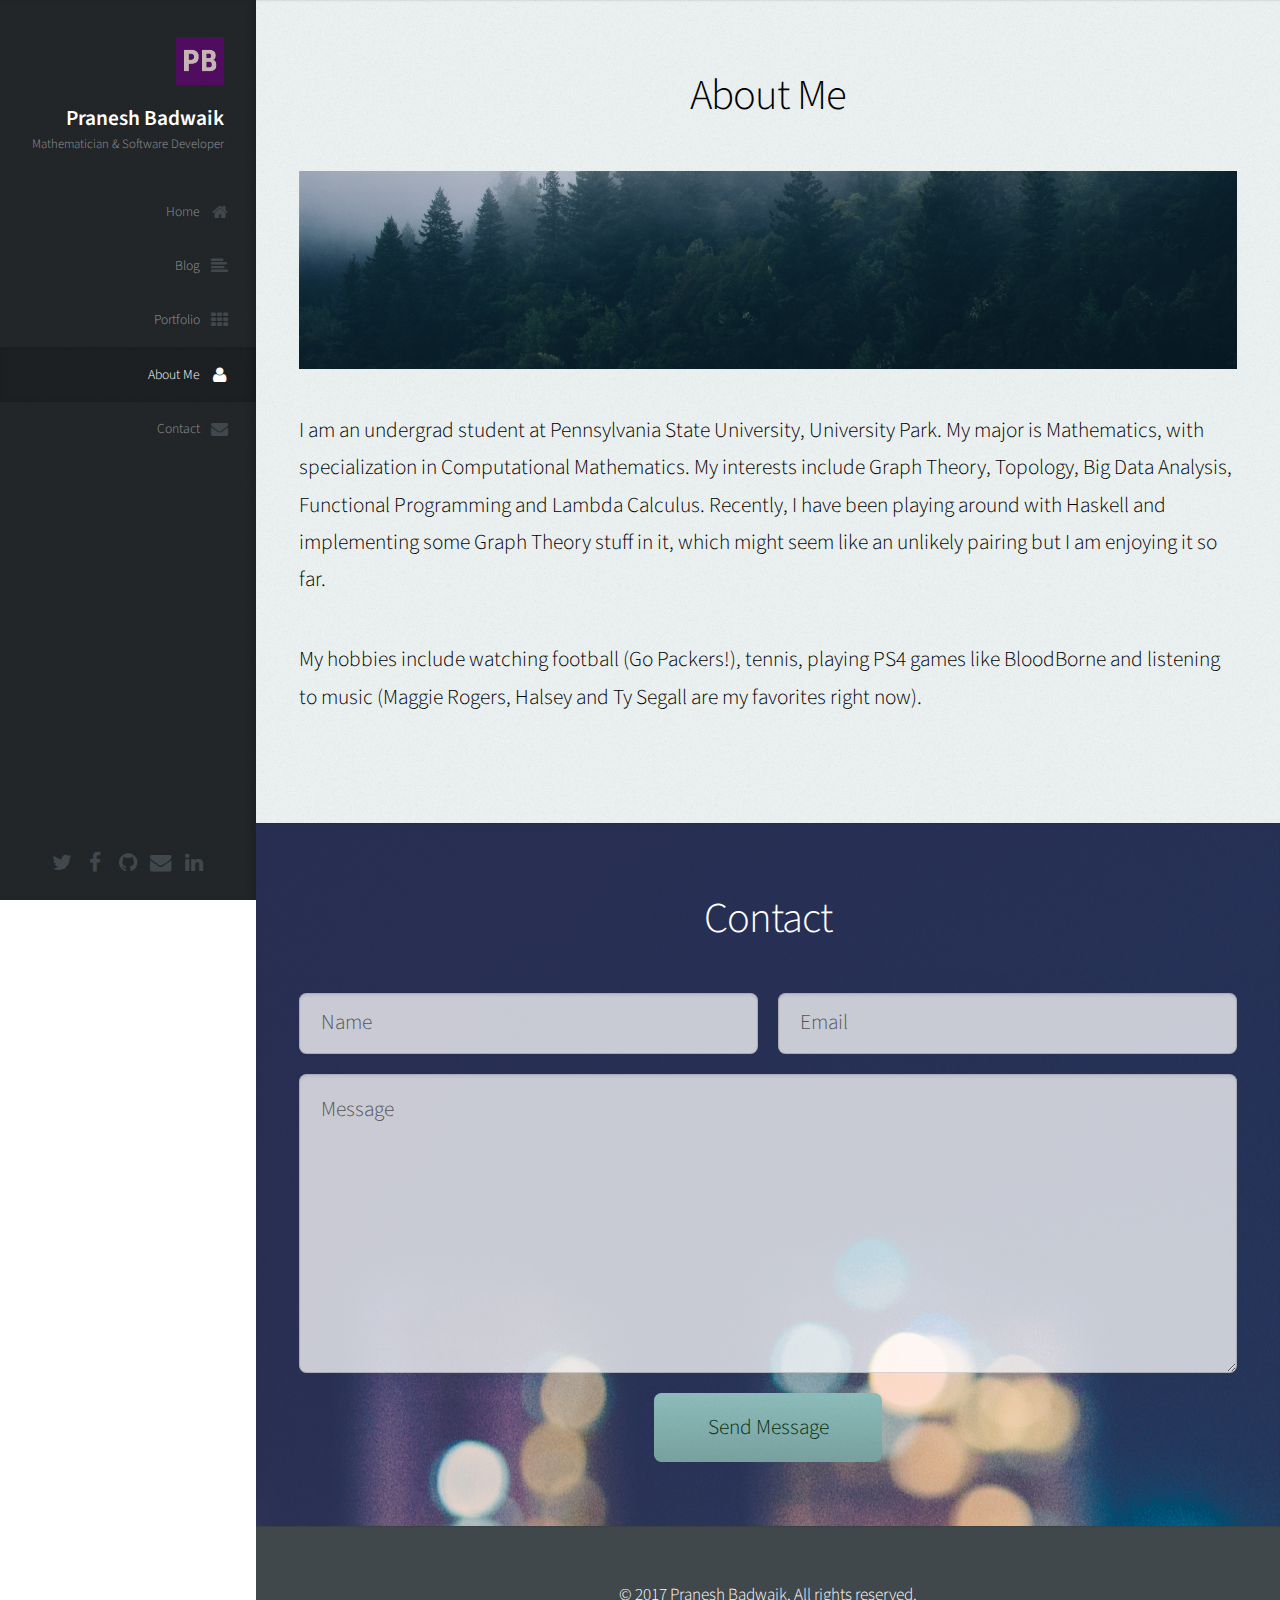
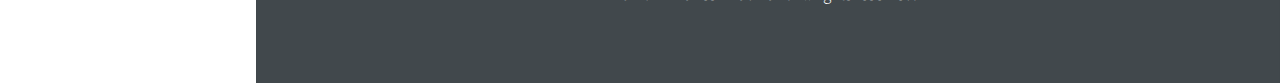
==== commit b3132fad: "2" ====
--- a/about.html
+++ b/about.html
@@ -109,7 +109,7 @@
 
                 <a href="#" class="image featured"><img src="images/about.jpg" alt="" /></a>
 
-                <p align="left" style="color:black;"><strong><b>I am an undergrad student at Pennsylvania State University, University Park. My major is Mathematics, with specialization in Computational Mathematics. My interests include Graph Theory, Topology, Big Data Analysis, Functional Programming and Lambda Calculus. Recently, I have been playing around with Haskell and implementing some Graph Theory stuff in it, which might seem like an unlikely pairing but I am enjoying it so far. I am interested in all programming languages, except C, because I don't like badly designed obsolete languages. Also, Unix was probably the greatest technological mistake in the past thousand years. :)</b></strong></p>
+                <p align="left" style="color:black;"><strong><b>I am an undergrad student at Pennsylvania State University, University Park. My major is Mathematics, with specialization in Computational Mathematics. My interests include Graph Theory, Topology, Big Data Analysis, Functional Programming and Lambda Calculus. Recently, I have been playing around with Haskell and implementing some Graph Theory stuff in it, which might seem like an unlikely pairing but I am enjoying it so far.</b></strong></p>
 
 <p align="left" style="color:black;"><strong><b> My hobbies include watching football (Go Packers!), tennis, playing PS4 games like BloodBorne and listening to music (Maggie Rogers, Halsey and Ty Segall are my favorites right now).</b></strong></p>
 
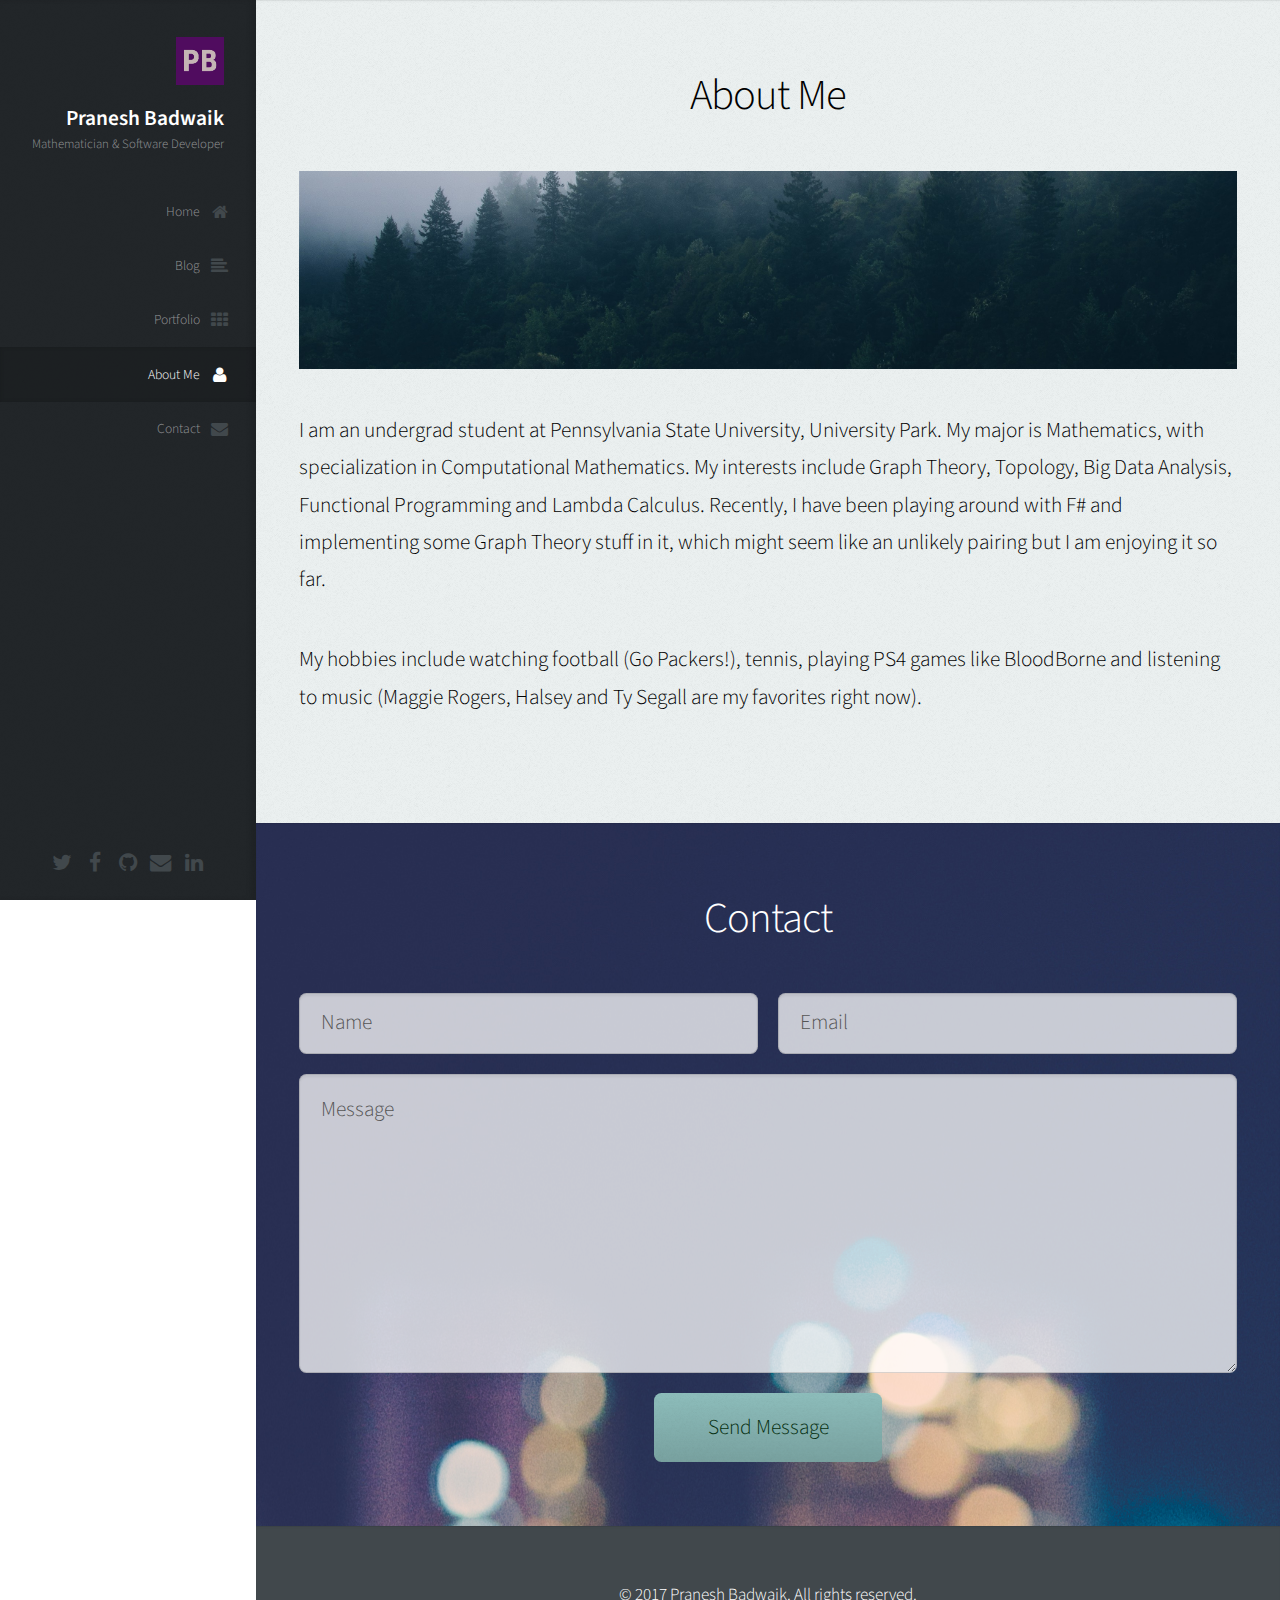
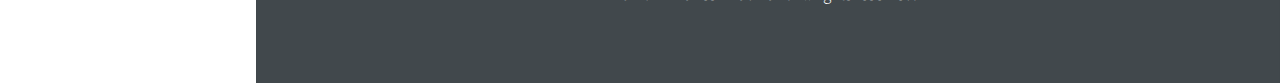
==== commit 58b2c2a4: "duplication" ====
--- a/about.html
+++ b/about.html
@@ -109,7 +109,7 @@
 
                 <a href="#" class="image featured"><img src="images/about.jpg" alt="" /></a>
 
-                <p align="left" style="color:black;"><strong><b>I am an undergrad student at Pennsylvania State University, University Park. My major is Mathematics, with specialization in Computational Mathematics. My interests include Graph Theory, Topology, Big Data Analysis, Functional Programming and Lambda Calculus. Recently, I have been playing around with Haskell and implementing some Graph Theory stuff in it, which might seem like an unlikely pairing but I am enjoying it so far.</b></strong></p>
+                <p align="left" style="color:black;"><strong><b>I am an undergrad student at Pennsylvania State University, University Park. My major is Mathematics, with specialization in Computational Mathematics. My interests include Graph Theory, Topology, Big Data Analysis, Functional Programming and Lambda Calculus. Recently, I have been playing around with F# and implementing some Graph Theory stuff in it, which might seem like an unlikely pairing but I am enjoying it so far.</b></strong></p>
 
 <p align="left" style="color:black;"><strong><b> My hobbies include watching football (Go Packers!), tennis, playing PS4 games like BloodBorne and listening to music (Maggie Rogers, Halsey and Ty Segall are my favorites right now).</b></strong></p>
 
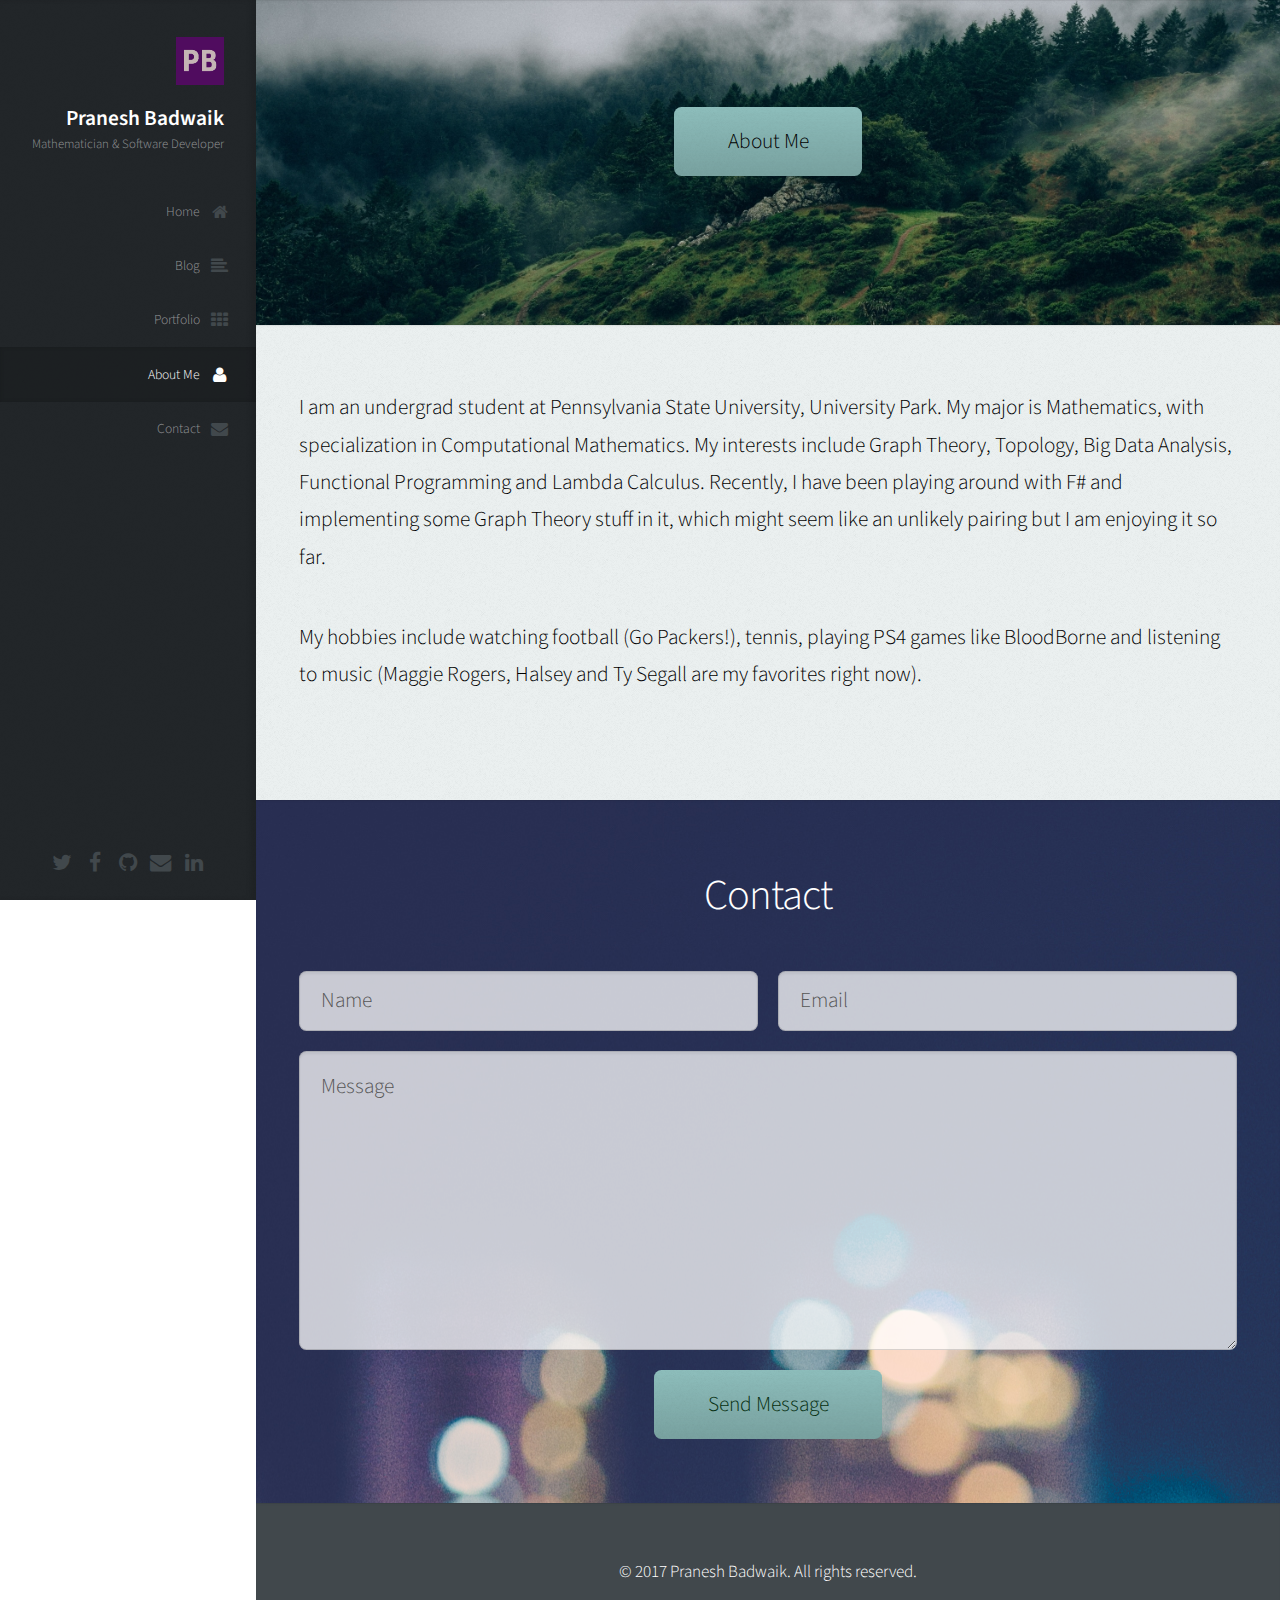
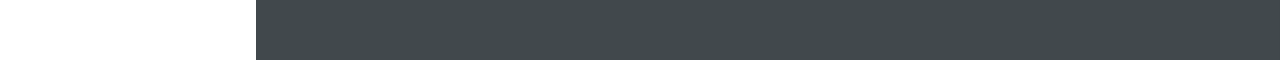
==== commit 211dd313: "about me update" ====
--- a/about.html
+++ b/about.html
@@ -100,23 +100,29 @@
                 -->
 
         <!-- About Me -->
-        <section id="about" class="three">
+        <section id="about" class="one dark cover" background="images/banner.jpg">
             <div class="container">
 
                 <header>
-                    <h2>About Me</h2>
+                    <a href="" class="button scrolly">
+                    <strong><b>About Me</b></strong></a>
                 </header>
 
-                <a href="#" class="image featured"><img src="images/about.jpg" alt="" /></a>
+        </div>
+</section>   
 
-                <p align="left" style="color:black;"><strong><b>I am an undergrad student at Pennsylvania State University, University Park. My major is Mathematics, with specialization in Computational Mathematics. My interests include Graph Theory, Topology, Big Data Analysis, Functional Programming and Lambda Calculus. Recently, I have been playing around with F# and implementing some Graph Theory stuff in it, which might seem like an unlikely pairing but I am enjoying it so far.</b></strong></p>
+    <section id="about me" class="three">
+            <div class="container">
+
+                 <p align="left" style="color:black;"><strong><b>I am an undergrad student at Pennsylvania State University, University Park. My major is Mathematics, with specialization in Computational Mathematics. My interests include Graph Theory, Topology, Big Data Analysis, Functional Programming and Lambda Calculus. Recently, I have been playing around with F# and implementing some Graph Theory stuff in it, which might seem like an unlikely pairing but I am enjoying it so far.</b></strong></p>
 
 <p align="left" style="color:black;"><strong><b> My hobbies include watching football (Go Packers!), tennis, playing PS4 games like BloodBorne and listening to music (Maggie Rogers, Halsey and Ty Segall are my favorites right now).</b></strong></p>
 
 
-</div>
-</section>
+        </div>
+</section>  
 
+               
 <!-- Contact -->
 <section id="contact" class="four">
     <div class="container">
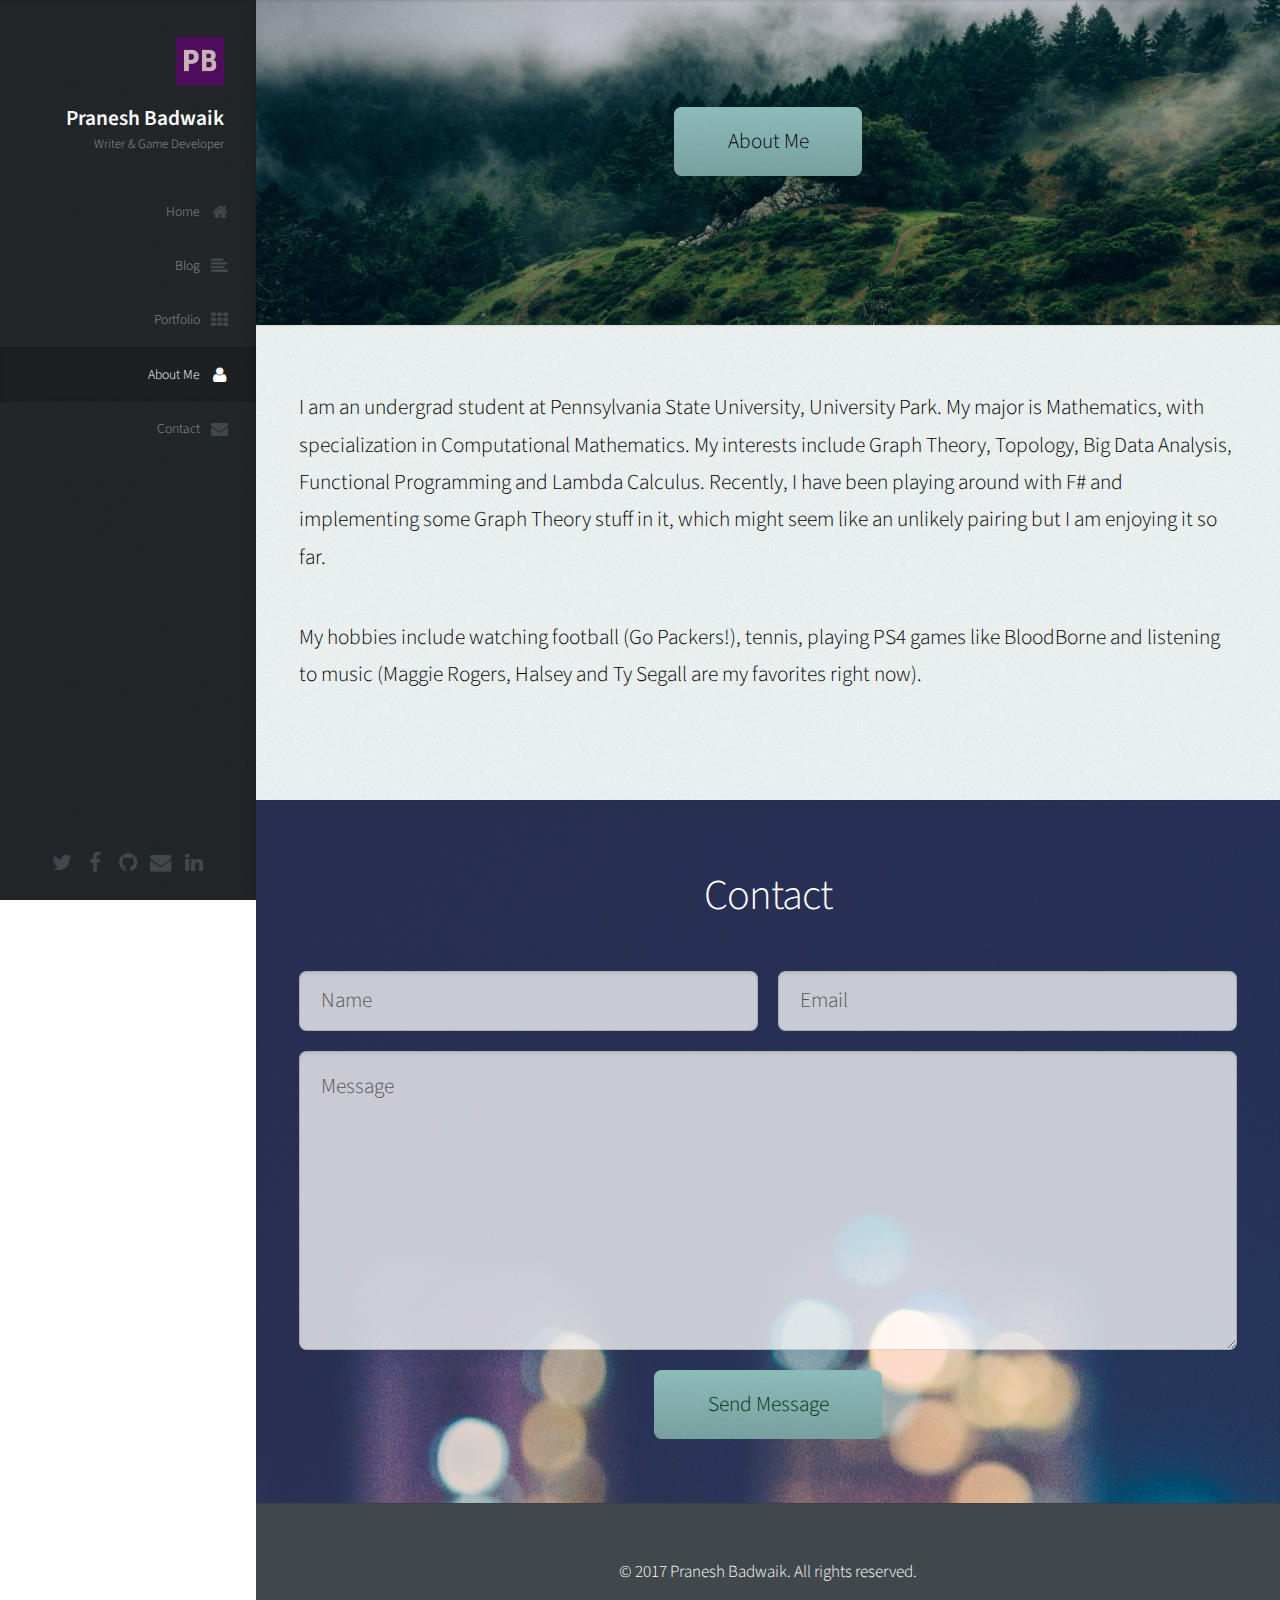
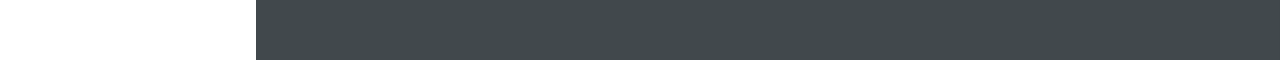
==== commit 2cbb15d2: "update 8/5" ====
--- a/about.html
+++ b/about.html
@@ -35,7 +35,7 @@
             <div id="logo">
                 <span class="image avatar48"><img src="images/avatar.jpg" alt="" /></span>
                 <h1 id="title">Pranesh Badwaik</h1>
-                <p>Mathematician &amp Software Developer</p>
+                <p>Writer & Game Developer</p>
             </div>
 
             <!-- Nav -->
